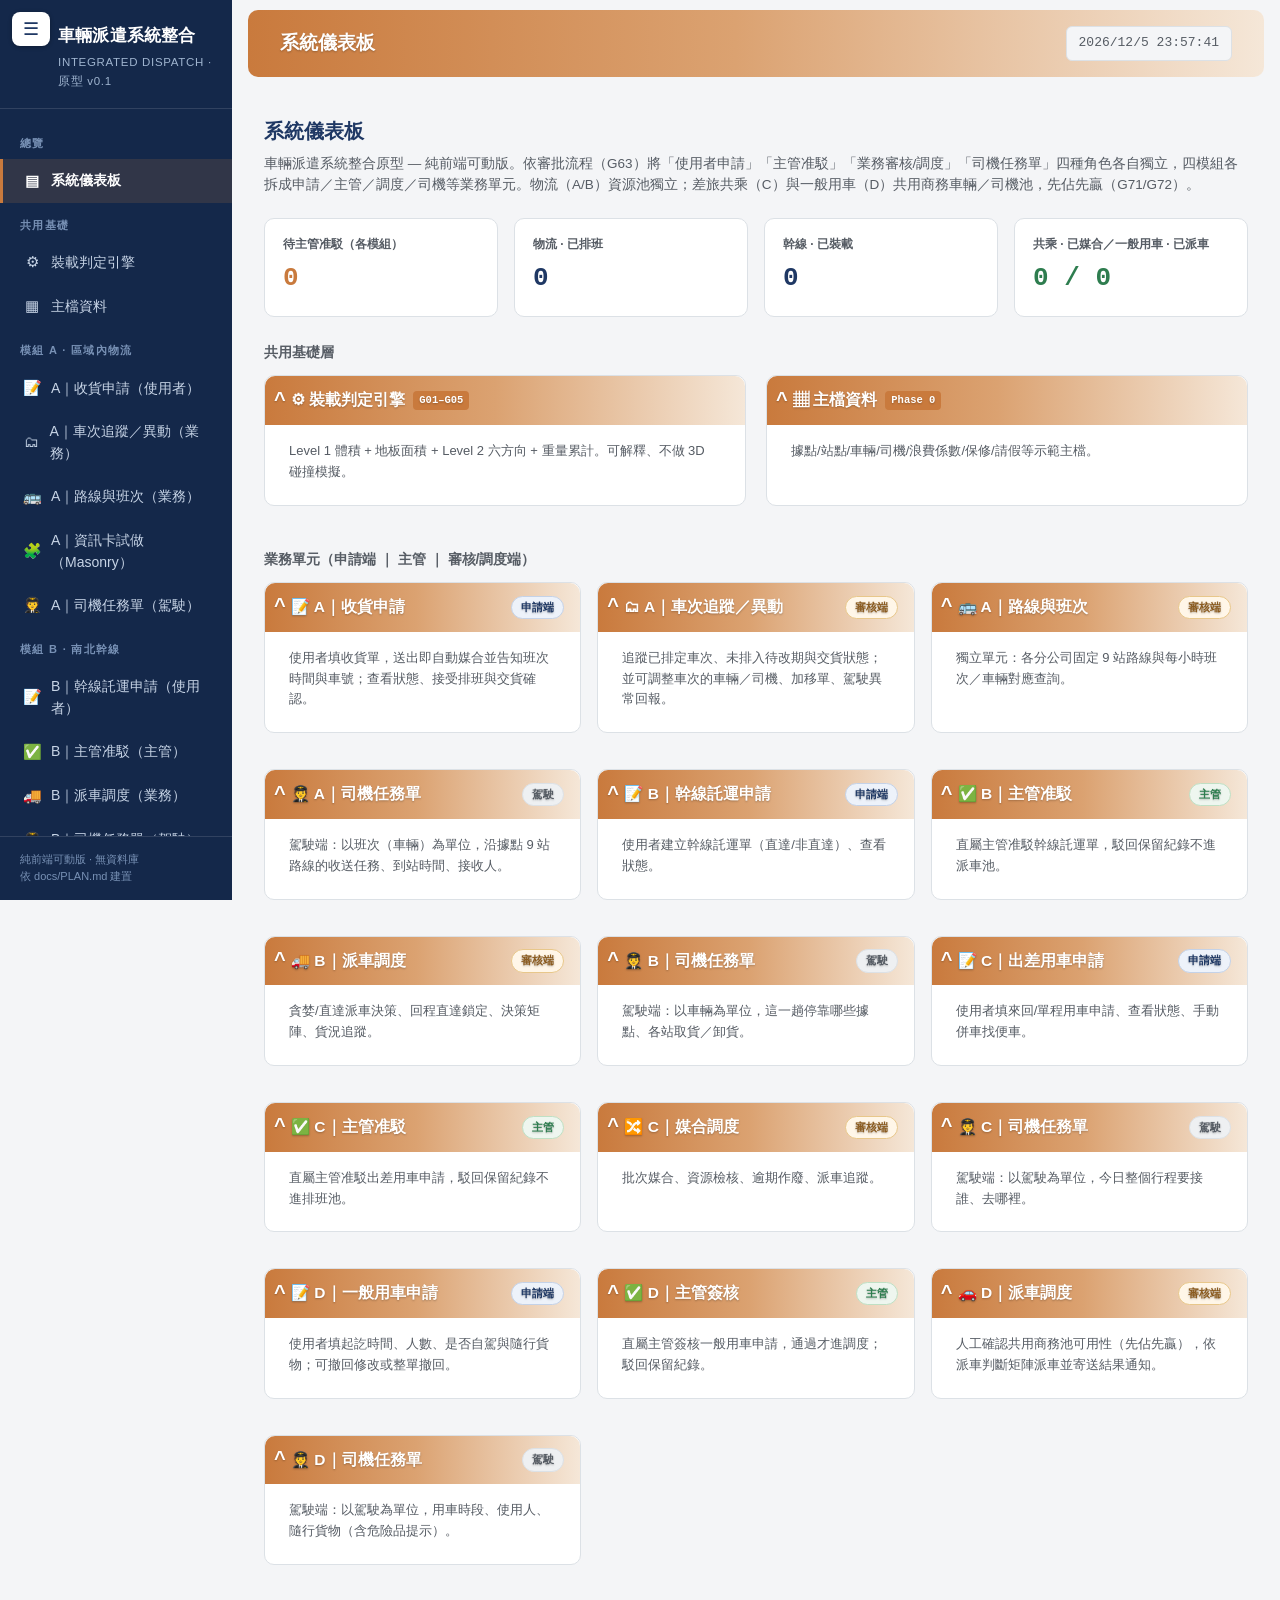
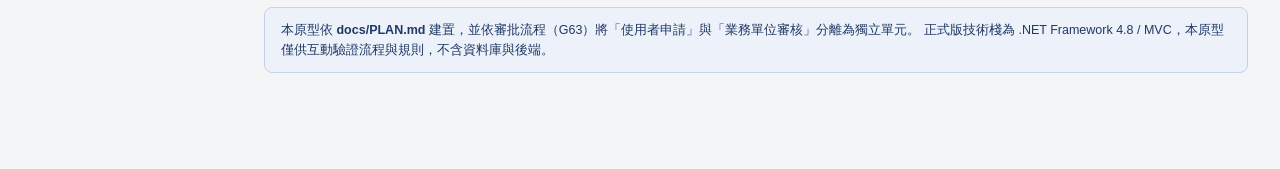
==== index.html @ d172c8cc "新增模組 D：一般用車（申請／主管簽核／派車調度／司機任務單） 依《一般用車模組 需求討論報告 v1》新增第四個獨立模組，四個軟體單元皆依 docs/UI-CONVENTIONS.md 與既有模組 C" ====
<!DOCTYPE html>
<html lang="zh-Hant">
<head>
<meta charset="UTF-8">
<meta name="viewport" content="width=device-width, initial-scale=1.0" id="viewport-meta">
<script>
  /* 手機（螢幕短邊 < 768px）：改用固定桌面寬度，讓整頁「等比縮放」塞進螢幕（像桌面版網站），
     避免固定側欄在窄直向把主內容壓成一行一字。平板／桌機維持原生 device-width 響應。 */
  (function () {
    var shortSide = Math.min(screen.width || 9999, screen.height || 9999);
    if (shortSide < 768) {
      var m = document.getElementById('viewport-meta');
      if (m) m.setAttribute('content', 'width=1100');
    }
  })();
</script>
<title>車輛派遣系統整合 — 原型</title>
<link rel="stylesheet" href="css/styles.css">
</head>
<body>

<!-- 漢堡鈕：固定於畫面左上角，點擊收合／展開左側功能選單 -->
<button id="menu-toggle" class="menu-toggle" aria-label="切換選單">☰</button>

<div class="app">
  <!-- 側邊導覽 -->
  <aside class="sidebar">
    <div class="brand">
      <div class="logo">車輛派遣系統整合</div>
      <div class="sub">INTEGRATED DISPATCH · 原型 v0.1</div>
    </div>
    <nav class="nav" id="nav"></nav>
    <div class="sidebar-foot">
      純前端可動版 · 無資料庫<br>依 docs/PLAN.md 建置
    </div>
  </aside>

  <!-- 主內容 -->
  <main class="main">
    <div class="topbar">
      <div>
        <h1 id="topbar-title">系統儀表板</h1>
        <div class="crumb" id="topbar-crumb"></div>
      </div>
      <div class="clock" id="clock"></div>
    </div>
    <div class="content">
      <div class="page active" id="page-dashboard"></div>
      <div class="page" id="page-engine"></div>
      <div class="page" id="page-master"></div>
      <div class="page" id="page-a_apply"></div>
      <div class="page" id="page-a_dispatch"></div>
      <div class="page" id="page-a_route"></div>
      <div class="page" id="page-a_masonry"></div>
      <div class="page" id="page-a_driver"></div>
      <div class="page" id="page-b_apply"></div>
      <div class="page" id="page-b_approve"></div>
      <div class="page" id="page-b_review"></div>
      <div class="page" id="page-b_driver"></div>
      <div class="page" id="page-c_apply"></div>
      <div class="page" id="page-c_approve"></div>
      <div class="page" id="page-c_review"></div>
      <div class="page" id="page-c_driver"></div>
      <div class="page" id="page-d_apply"></div>
      <div class="page" id="page-d_approve"></div>
      <div class="page" id="page-d_review"></div>
      <div class="page" id="page-d_driver"></div>
    </div>
  </main>
</div>

<!-- Toast -->
<div id="toast-wrap"></div>

<!-- Modal -->
<div class="modal-mask" id="modal-mask">
  <div class="modal">
    <button class="close-x" id="modal-close">✕</button>
    <h3 id="modal-title"></h3>
    <div id="modal-body"></div>
  </div>
</div>

<!-- SweetAlert 風格確認視窗（自製、無外部相依） -->
<div class="swal-mask" id="swal-mask">
  <div class="swal-box" role="alertdialog" aria-modal="true" aria-labelledby="swal-title">
    <div class="swal-icon">?</div>
    <h3 class="swal-title" id="swal-title"></h3>
    <div class="swal-text" id="swal-text"></div>
    <div class="swal-actions">
      <button class="btn btn-primary" id="swal-ok">確定</button>
      <button class="btn btn-ghost" id="swal-cancel">取消</button>
    </div>
  </div>
</div>

<!-- Masonry：表單資訊卡自適應排版（試做）。本地 vendor（v4.2.2），載入失敗時 RENDER 會退回一般 grid -->
<script src="js/vendor/masonry.pkgd.min.js"></script>
<script src="js/data.js"></script>
<script src="js/loadengine.js"></script>
<script src="js/moduleA.js"></script>
<script src="js/moduleB.js"></script>
<script src="js/moduleC.js"></script>
<script src="js/moduleD.js"></script>
<script src="js/app.js"></script>
</body>
</html>
---- css/styles.css ----
/* ============================================================
   車輛派遣系統整合 — 原型樣式
   設計語彙沿用需求報告：深藍主色 + 綠色定案 + 琥珀警示
   ============================================================ */
:root {
  --navy: #1F3864;
  --navy-deep: #14284A;
  --accent: #C97A3D;
  --ink: #22262B;
  --ink-soft: #565C64;
  --line: #DCE1E6;
  --paper: #F4F5F7;
  --card: #FFFFFF;
  --amber-bg: #FFF6E8;
  --amber-line: #E8C78A;
  --amber-ink: #8A5A1E;
  --green: #2E7D4F;
  --green-bg: #EEF6EF;
  --green-line: #BFE0C4;
  --red: #B23A3A;
  --red-bg: #FBEDED;
  --red-line: #E6BcbC;
  --blue-bg: #EDF2FA;
  --mono: 'SFMono-Regular', Consolas, 'Liberation Mono', Menlo, monospace;
}
* { box-sizing: border-box; }
html, body { margin: 0; padding: 0; }
body {
  background: var(--paper);
  color: var(--ink);
  font-family: -apple-system, "PingFang TC", "Microsoft JhengHei", "Noto Sans TC", sans-serif;
  line-height: 1.6;
  -webkit-font-smoothing: antialiased;
}

/* ---------- 版面 ---------- */
/* 側欄改用 position:fixed（非 flex 內 sticky）——避開 iOS Safari「flex + sticky + 100vh」
   會夾住右側主內容、需轉橫向才正常的排版 bug；桌機外觀不變。 */
.app { min-height: 100vh; }
.sidebar {
  width: 232px; background: var(--navy-deep); color: #fff;
  display: flex; flex-direction: column; position: fixed; top: 0; left: 0; height: 100vh; z-index: 20;
  transition: transform .2s ease;
}
/* 漢堡鈕：固定畫面左上角，白底深藍字，在深藍側欄／橘色頂列／淺色內容上都清楚 */
.menu-toggle {
  position: fixed; top: 12px; left: 12px; z-index: 30;
  width: 38px; height: 34px; padding: 0; border: none; border-radius: 8px;
  background: #fff; color: var(--navy); font-size: 18px; line-height: 1; cursor: pointer;
  display: flex; align-items: center; justify-content: center;
  box-shadow: 0 1px 4px rgba(0, 0, 0, .3);
}
.menu-toggle:hover { background: #F0F3F8; }
/* 側欄收合時：側欄滑出畫面、主內容補滿、品牌區讓開漢堡鈕 */
.brand { transition: padding-left .2s ease; }
body:not(.nav-collapsed) .brand { padding-left: 58px; }
body.nav-collapsed .sidebar { transform: translateX(-100%); }
body.nav-collapsed .main { margin-left: 0; }
body.nav-collapsed .topbar { padding-left: 62px; } /* 讓開左上角漢堡鈕 */
.brand { padding: 22px 20px 18px; border-bottom: 1px solid rgba(255,255,255,.12); }
.brand .logo { font-size: 17px; font-weight: 700; letter-spacing: .01em; }
.brand .sub { font-size: 11.5px; color: #9FB4CF; margin-top: 4px; letter-spacing: .06em; }
.nav { flex: 1; padding: 12px 0; overflow-y: auto; }
.nav-group-label { font-size: 11px; color: #7891B5; letter-spacing: .12em; text-transform: uppercase;
  padding: 14px 20px 6px; font-weight: 700; }
.nav-item {
  display: flex; align-items: center; gap: 10px; padding: 10px 20px; font-size: 14px;
  color: #C7D4E6; cursor: pointer; border-left: 3px solid transparent; transition: all .12s;
}
.nav-item:hover { background: rgba(255,255,255,.06); color: #fff; }
.nav-item.active { background: rgba(201,122,61,.16); color: #fff; border-left-color: var(--accent); font-weight: 600; }
.nav-item .ico { width: 18px; text-align: center; font-size: 15px; }
.sidebar-foot { padding: 14px 20px; border-top: 1px solid rgba(255,255,255,.12); font-size: 11px; color: #7891B5; }

.main { margin-left: 232px; min-width: 0; transition: margin-left .2s ease; }
.topbar {
  background: linear-gradient(90deg, var(--accent) 0%, #DBA271 48%, #F5E7D8 100%);
  padding: 16px 32px; margin: 10px 16px; border-radius: 10px;
  display: flex; align-items: center; justify-content: space-between; position: sticky; top: 10px; z-index: 10;
}
.topbar h1 { font-size: 19px; margin: 0; color: #fff; font-weight: 700; text-shadow: 0 1px 2px rgba(0, 0, 0, .25); }
.topbar .crumb { display: none; }  /* 麵包屑漸層列：隱藏下方小字說明（沿用資訊卡試做樣式） */
.topbar .clock { font-family: var(--mono); font-size: 13px; color: var(--ink-soft);
  background: var(--paper); padding: 6px 12px; border-radius: 6px; border: 1px solid var(--line); }
.content { padding: 28px 32px 80px; max-width: 1160px; }

/* ---------- 頁面切換 ---------- */
.page { display: none; }
.page.active { display: block; animation: fade .2s ease; }
@keyframes fade { from { opacity: 0; transform: translateY(4px); } to { opacity: 1; transform: none; } }

/* ---------- 卡片 ---------- */
.card {
  background: var(--card); border: 1px solid var(--line); border-radius: 10px;
  padding: 22px 24px; margin-bottom: 20px;
}
.card > h2, .card > h3 { margin-top: 0; }
.card-title { font-size: 15.5px; font-weight: 700; color: var(--navy); margin: 0 0 4px;
  display: flex; align-items: center; gap: 8px; }
/* 卡片標題列：橘色漸層列（左橘漸淡至右）＋左側白色 ^；貼齊卡片上緣與左右緣。
   套用於每張卡片的第一個標題（含儀表板導覽卡）。 */
.card > .card-title:first-child {
  position: relative; color: #fff; margin: -22px -24px 16px; /* 貼齊卡片上緣與左右緣 */
  border-radius: 10px 10px 0 0;                              /* 上緣圓角對齊卡片、下緣切齊 */
  padding: 12px 16px 12px 26px; text-shadow: 0 1px 2px rgba(0, 0, 0, .25);
  background: linear-gradient(90deg, var(--accent) 0%, #DBA271 48%, #F5E7D8 100%);
}
.card > .card-title:first-child::before {
  content: '^'; position: absolute; left: 9px; top: 50%; transform: translateY(-58%);
  color: #fff; font-weight: 800; font-size: 20px; line-height: 1;
}
.card-desc { font-size: 13px; color: var(--ink-soft); margin: 0 0 18px; }
.section-h { font-size: 20px; color: var(--navy); font-weight: 700; margin: 0 0 6px; }
.section-sub { font-size: 13.5px; color: var(--ink-soft); margin: 0 0 22px; }

.grid-2 { display: grid; grid-template-columns: 1fr 1fr; gap: 20px; }
.grid-3 { display: grid; grid-template-columns: repeat(3,1fr); gap: 16px; }
@media (max-width: 900px) { .grid-2, .grid-3 { grid-template-columns: 1fr; } }

/* ---------- 表單 ---------- */
.field { margin-bottom: 14px; }
.field label { display: block; font-size: 12.5px; font-weight: 600; color: var(--ink); margin-bottom: 5px; }
.field .hint { font-size: 11.5px; color: var(--ink-soft); font-weight: 400; margin-left: 6px; }
/* 輸入欄位：只留下方一條底線，不用整個框框 */
input[type=text], input[type=number], input[type=date], input[type=time], select, textarea {
  width: 100%; padding: 8px 2px; border: none; border-bottom: 1px solid var(--line); border-radius: 0;
  font-size: 14px; font-family: inherit; background: transparent; color: var(--ink);
}
input:focus, select:focus, textarea:focus { outline: none; border-bottom-color: var(--navy); box-shadow: 0 1px 0 0 var(--navy); }
.row { display: flex; gap: 12px; }
.row > * { flex: 1; }
.radio-group { display: flex; gap: 10px; flex-wrap: wrap; }
.radio-pill {
  flex: 1; min-width: 120px; border: 1px solid var(--line); border-radius: 8px; padding: 10px 12px;
  cursor: pointer; font-size: 13.5px; display: flex; gap: 8px; align-items: center; background: #fff;
}
.radio-pill:hover { border-color: var(--navy); }
.radio-pill.sel { border-color: var(--navy); background: var(--blue-bg); box-shadow: inset 0 0 0 1px var(--navy); }
.radio-pill input { width: auto; }

/* ---------- 按鈕 ---------- */
.btn {
  display: inline-flex; align-items: center; gap: 7px; padding: 9px 18px; border-radius: 8px;
  font-size: 14px; font-weight: 600; border: 1px solid transparent; cursor: pointer;
  font-family: inherit; transition: all .12s;
}
.btn-primary { background: var(--navy); color: #fff; }
.btn-primary:hover { background: var(--navy-deep); }
.btn-accent { background: var(--accent); color: #fff; }
.btn-accent:hover { filter: brightness(.94); }
.btn-ghost { background: #fff; color: var(--navy); border-color: var(--line); }
.btn-ghost:hover { border-color: var(--navy); }
.btn-sm { padding: 5px 12px; font-size: 12.5px; }
.btn-danger { background: var(--red); color: #fff; }
.btn:disabled { opacity: .5; cursor: not-allowed; }

/* ---------- 表格 ---------- */
table.dt { width: 100%; border-collapse: collapse; font-size: 13px; }
table.dt th { background: var(--navy); color: #fff; text-align: left; padding: 9px 12px; font-weight: 600; white-space: nowrap; font-size: 12.5px; }
table.dt td { padding: 9px 12px; border-bottom: 1px solid var(--line); vertical-align: middle; }
table.dt tr:nth-child(even) td { background: #F8FAFC; }
table.dt tr:hover td { background: var(--blue-bg); }
.table-wrap { overflow-x: auto; border: 1px solid var(--line); border-radius: 10px; }

/* ---------- 徽章 ---------- */
.badge { display: inline-block; font-size: 11px; font-weight: 700; padding: 2px 9px; border-radius: 20px; white-space: nowrap; }
.b-green { background: var(--green-bg); color: var(--green); border: 1px solid var(--green-line); }
.b-amber { background: var(--amber-bg); color: var(--amber-ink); border: 1px solid var(--amber-line); }
.b-red { background: var(--red-bg); color: var(--red); border: 1px solid var(--red-line); }
.b-navy { background: var(--blue-bg); color: var(--navy); border: 1px solid #C4D2E8; }
.b-gray { background: #EEF0F2; color: var(--ink-soft); border: 1px solid var(--line); }

/* ---------- 統計磚 ---------- */
.stat-row { display: grid; grid-template-columns: repeat(4,1fr); gap: 16px; margin-bottom: 24px; }
@media (max-width: 900px) { .stat-row { grid-template-columns: 1fr 1fr; } }
.stat { background: var(--card); border: 1px solid var(--line); border-radius: 10px; padding: 16px 18px; }
.stat .k { font-size: 12px; color: var(--ink-soft); font-weight: 600; }
.stat .v { font-size: 26px; font-weight: 700; color: var(--navy); margin-top: 4px; font-family: var(--mono); }
.stat .v.accent { color: var(--accent); }
.stat .v.green { color: var(--green); }
.stat .v.red { color: var(--red); }

/* ---------- 結果面板 ---------- */
.result { border-radius: 10px; padding: 16px 18px; margin-top: 16px; font-size: 13.5px; border: 1px solid; }
.result.ok { background: var(--green-bg); border-color: var(--green-line); }
.result.fail { background: var(--red-bg); border-color: var(--red-line); }
.result.warn { background: var(--amber-bg); border-color: var(--amber-line); }
.result .r-head { font-weight: 700; font-size: 14.5px; margin-bottom: 8px; display: flex; align-items: center; gap: 8px; }
.result.ok .r-head { color: var(--green); }
.result.fail .r-head { color: var(--red); }
.result.warn .r-head { color: var(--amber-ink); }
.result ul { margin: 6px 0 0; padding-left: 20px; }
.result li { margin-bottom: 3px; }
.trace { font-family: var(--mono); font-size: 12px; background: #1B2430; color: #DCE6F1; border-radius: 8px;
  padding: 14px 16px; margin-top: 14px; line-height: 1.7; overflow-x: auto; white-space: pre-wrap; }
.trace .ok { color: #7ED9A0; }
.trace .no { color: #F0968C; }
.trace .dim { color: #7A8CA3; }
.trace .hl { color: #E8C78A; }

/* ---------- 貨物列 / 動態列 ---------- */
.item-row { display: grid; grid-template-columns: 1.4fr 1fr 1fr 1fr 1.2fr .8fr auto; gap: 8px; align-items: end; margin-bottom: 8px; }
.item-row .mini-label { font-size: 10.5px; color: var(--ink-soft); margin-bottom: 3px; }
@media (max-width: 900px) { .item-row { grid-template-columns: 1fr 1fr; } }
.x-btn { background: var(--red-bg); color: var(--red); border: 1px solid var(--red-line); border-radius: 6px;
  width: 34px; height: 36px; cursor: pointer; font-size: 15px; }

/* ---------- 路線視覺 ---------- */
.route { display: flex; flex-wrap: wrap; gap: 0; margin: 8px 0 4px; }
.stop {
  position: relative; padding: 10px 14px 10px 30px; font-size: 12.5px; border-radius: 8px; margin: 4px 8px 4px 0;
  border: 1px solid var(--line); background: #fff; min-width: 110px;
}
.stop::before { content: ''; position: absolute; left: 11px; top: 50%; transform: translateY(-50%);
  width: 10px; height: 10px; border-radius: 50%; background: var(--line); }
.stop.hit { border-color: var(--navy); background: var(--blue-bg); }
.stop.hit::before { background: var(--navy); }
.stop.skip { opacity: .5; }
.stop.skip::before { background: #ccc; }
.stop.end { border-color: var(--accent); background: var(--amber-bg); }
.stop.end::before { background: var(--accent); }
.stop .s-name { font-weight: 700; }
.stop .s-meta { font-size: 10.5px; color: var(--ink-soft); }

/* ---------- 雜項 ---------- */
.muted { color: var(--ink-soft); font-size: 12.5px; }
.divider { height: 1px; background: var(--line); margin: 20px 0; }
.pill-tabs { display: flex; gap: 6px; margin-bottom: 18px; flex-wrap: wrap; }
.pill-tab { padding: 7px 15px; border-radius: 20px; border: 1px solid var(--line); background: #fff;
  font-size: 13px; cursor: pointer; color: var(--ink-soft); }
.pill-tab.active { background: var(--navy); color: #fff; border-color: var(--navy); font-weight: 600; }
.empty { text-align: center; padding: 40px 20px; color: var(--ink-soft); font-size: 13.5px; }
.empty .big { font-size: 30px; margin-bottom: 8px; opacity: .4; }
.g-tag { font-family: var(--mono); font-size: 10.5px; color: #fff; background: var(--accent);
  padding: 1px 6px; border-radius: 4px; font-weight: 700; }
.callout { background: var(--amber-bg); border: 1px solid var(--amber-line); border-radius: 8px;
  padding: 12px 16px; font-size: 12.5px; color: var(--amber-ink); margin-bottom: 16px; }
.callout.info { background: var(--blue-bg); border-color: #C4D2E8; color: var(--navy); }

/* ---------- Toast ---------- */
#toast-wrap { position: fixed; top: 20px; right: 20px; z-index: 999; display: flex; flex-direction: column; gap: 10px; }
.toast { background: var(--navy-deep); color: #fff; padding: 12px 18px; border-radius: 8px; font-size: 13.5px;
  box-shadow: 0 8px 24px rgba(0,0,0,.2); animation: slidein .25s ease; max-width: 340px; border-left: 4px solid var(--accent); }
.toast.ok { border-left-color: var(--green); }
.toast.err { border-left-color: var(--red); }
@keyframes slidein { from { opacity: 0; transform: translateX(30px); } to { opacity: 1; transform: none; } }

/* ---------- Modal ---------- */
.modal-mask { position: fixed; inset: 0; background: rgba(20,28,44,.5); display: none; align-items: center;
  justify-content: center; z-index: 500; padding: 20px; }
.modal-mask.show { display: flex; }
.modal { background: #fff; border-radius: 12px; max-width: 560px; width: 100%; max-height: 88vh; overflow-y: auto;
  padding: 24px 26px; }
.modal h3 { margin: 0 0 4px; color: var(--navy); }
.modal .close-x { float: right; cursor: pointer; font-size: 20px; color: var(--ink-soft); border: none; background: none; }

/* SweetAlert 風格確認視窗（自製） */
.swal-mask { position: fixed; inset: 0; background: rgba(20,28,44,.45); display: none; align-items: center;
  justify-content: center; z-index: 700; padding: 20px; }
.swal-mask.show { display: flex; }
.swal-box { background: #fff; border-radius: 16px; max-width: 440px; width: 100%; padding: 30px 28px 22px;
  text-align: center; box-shadow: 0 12px 40px rgba(20,28,44,.28); animation: swal-pop .22s ease-out; }
@keyframes swal-pop { from { transform: scale(.86); opacity: 0; } to { transform: scale(1); opacity: 1; } }
.swal-icon { width: 66px; height: 66px; margin: 0 auto 18px; border-radius: 50%;
  border: 4px solid var(--accent, #C97A3D); color: var(--accent, #C97A3D);
  font-size: 40px; font-weight: 700; line-height: 60px; }
.swal-title { margin: 0 0 8px; font-size: 20px; color: var(--navy, #1F3864); }
.swal-text { font-size: 14.5px; color: var(--ink-soft, #565C64); line-height: 1.7; margin-bottom: 22px; }
.swal-actions { display: flex; gap: 12px; justify-content: center; }
.swal-actions .btn { min-width: 96px; }

/* ---------- 主檔：據點相互路程時間矩陣 ---------- */
table.dt.matrix th, table.dt.matrix td { padding: 6px 10px; text-align: center; font-variant-numeric: tabular-nums; }
table.dt.matrix tbody th { background: var(--navy-deep); color: #fff; }
table.dt.matrix td.diag { background: #EDEFF2; color: var(--ink-soft); }
table.dt.matrix td.tri-big { background: var(--blue-bg); color: var(--navy); }      /* 右上三角＝大車 */
table.dt.matrix td.tri-small { background: var(--amber-bg); color: var(--amber-ink); } /* 左下三角＝小車 */
table.dt.matrix tr:hover td { background: #E4ECF7; }
.legend { display: flex; gap: 16px; flex-wrap: wrap; font-size: 12px; color: var(--ink-soft); margin: 10px 2px 0; }
.legend .sw { display: inline-block; width: 12px; height: 12px; border-radius: 3px; vertical-align: -1px; margin-right: 5px; border: 1px solid var(--line); }

/* ---------- 表單資訊卡（Masonry 試做）：label + value 區塊自適應排版 ---------- */
.fgrid { margin: 4px 0 8px; }
/* 欄寬用百分比（非寫死 px）：1280 桌面＝3 欄；窄螢幕降 2／1 欄。padding 當 gutter，配合 percentPosition */
.fgrid .grid-sizer, .fgrid .grid-item { width: 33.333%; }
@media (max-width: 980px) { .fgrid .grid-sizer, .fgrid .grid-item { width: 50%; } }
@media (max-width: 640px) { .fgrid .grid-sizer, .fgrid .grid-item { width: 100%; } }
.fgrid .grid-item { padding: 2px 10px 12px; box-sizing: border-box; float: left; } /* Masonry 以絕對定位排版，float 僅為未載入時的退化 */
.fcard { font-size: 14.5px; line-height: 1.8; }                      /* 無外框：label + value 同一行 */
.fcard-label { color: #2563EB; font-weight: 700; }                  /* 欄位名稱：亮藍色字 */
.fcard-value { color: var(--ink); }
.fcard-value.is-text { word-break: break-word; }
.fcard-value.is-widget > select, .fcard-value.is-widget > input { width: auto; max-width: 100%; vertical-align: middle; }
.fcard.tall .fcard-value { white-space: pre-line; }   /* 多行值（示範不同高度供 Masonry 打包）*/
/* 較寬 / 滿版區塊（供表單中較長欄位或群組控件使用） */
.fgrid .grid-item.w2 { width: 66.666%; }
.fgrid .grid-item.full { width: 100%; }
@media (max-width: 980px) { .fgrid .grid-item.w2 { width: 100%; } }
/* 輸入型資訊區塊：label 定寬、控件填滿剩餘寬度，仍維持 label + value 同一行 */
.fcard.fcard-input { display: flex; align-items: baseline; gap: 6px; }
.fcard.fcard-input > .fcard-label { flex: none; }
.fcard.fcard-input > .fcard-value { flex: 1 1 auto; min-width: 0; color: var(--ink); }
.fcard.fcard-input > .fcard-value > input,
.fcard.fcard-input > .fcard-value > select { width: 100%; box-sizing: border-box; vertical-align: middle; }
/* 輸入型群組（如建物下拉＋其他文字框、單選膠囊）改為上下堆疊，控件另起一行 */
.fcard.fcard-input.stack { display: block; }
.fcard.fcard-input.stack > .fcard-value { display: block; margin-top: 4px; }
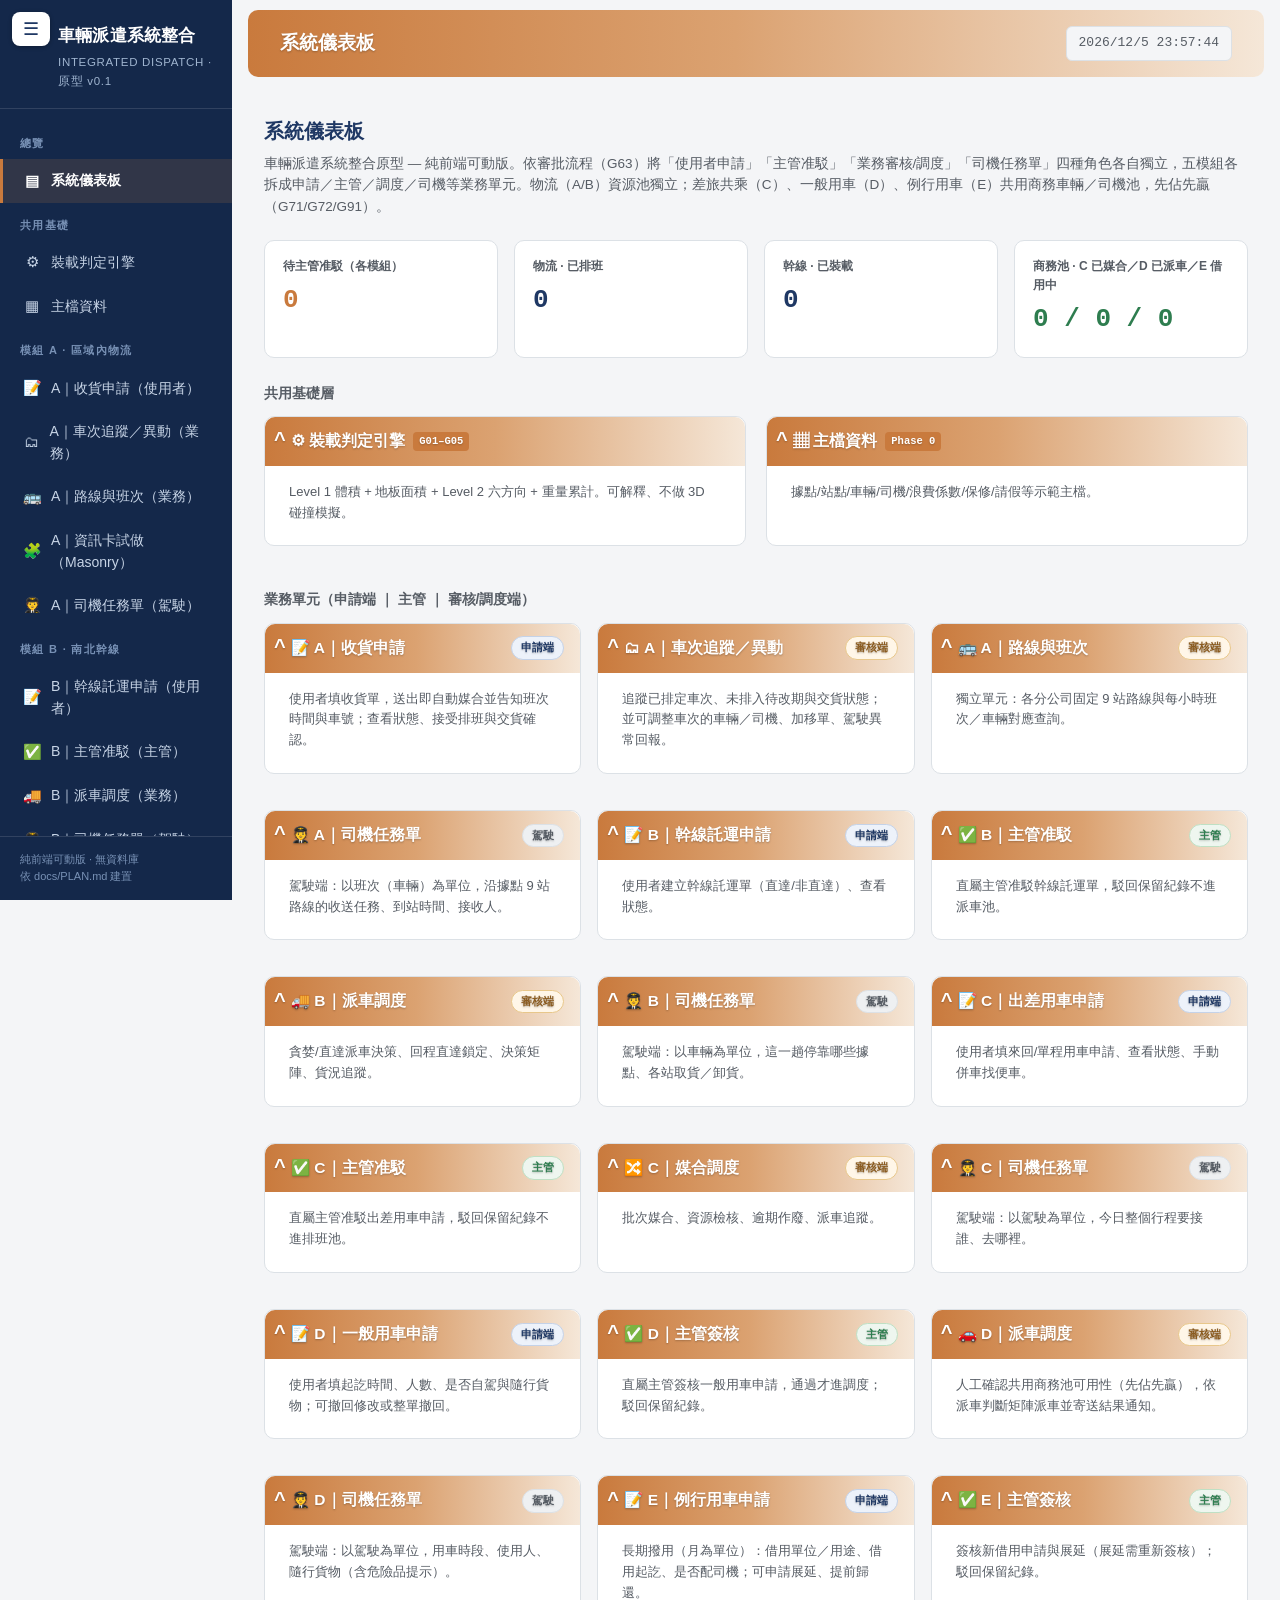
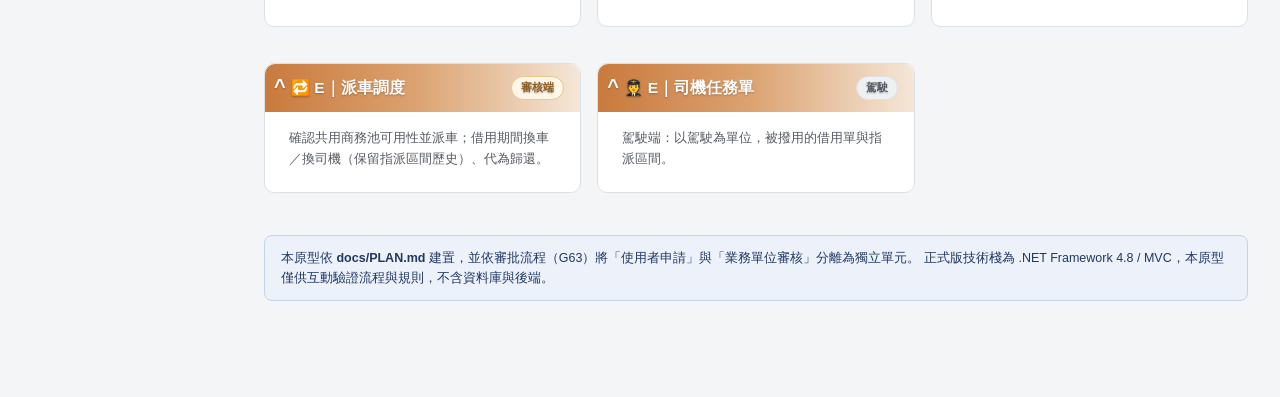
==== commit 414b1a03: "新增模組 E：例行用車（申請／主管簽核／派車調度／司機任務單） 依《例行用車模組 需求討論報告 v1》新增第五個獨立模組（長期撥用，月為單位）， 四個軟體單元依 docs/UI-CONVENTIONS" ====
--- a/index.html
+++ b/index.html
@@ -65,6 +65,10 @@
       <div class="page" id="page-d_approve"></div>
       <div class="page" id="page-d_review"></div>
       <div class="page" id="page-d_driver"></div>
+      <div class="page" id="page-e_apply"></div>
+      <div class="page" id="page-e_approve"></div>
+      <div class="page" id="page-e_review"></div>
+      <div class="page" id="page-e_driver"></div>
     </div>
   </main>
 </div>
@@ -102,6 +106,7 @@
 <script src="js/moduleB.js"></script>
 <script src="js/moduleC.js"></script>
 <script src="js/moduleD.js"></script>
+<script src="js/moduleE.js"></script>
 <script src="js/app.js"></script>
 </body>
 </html>
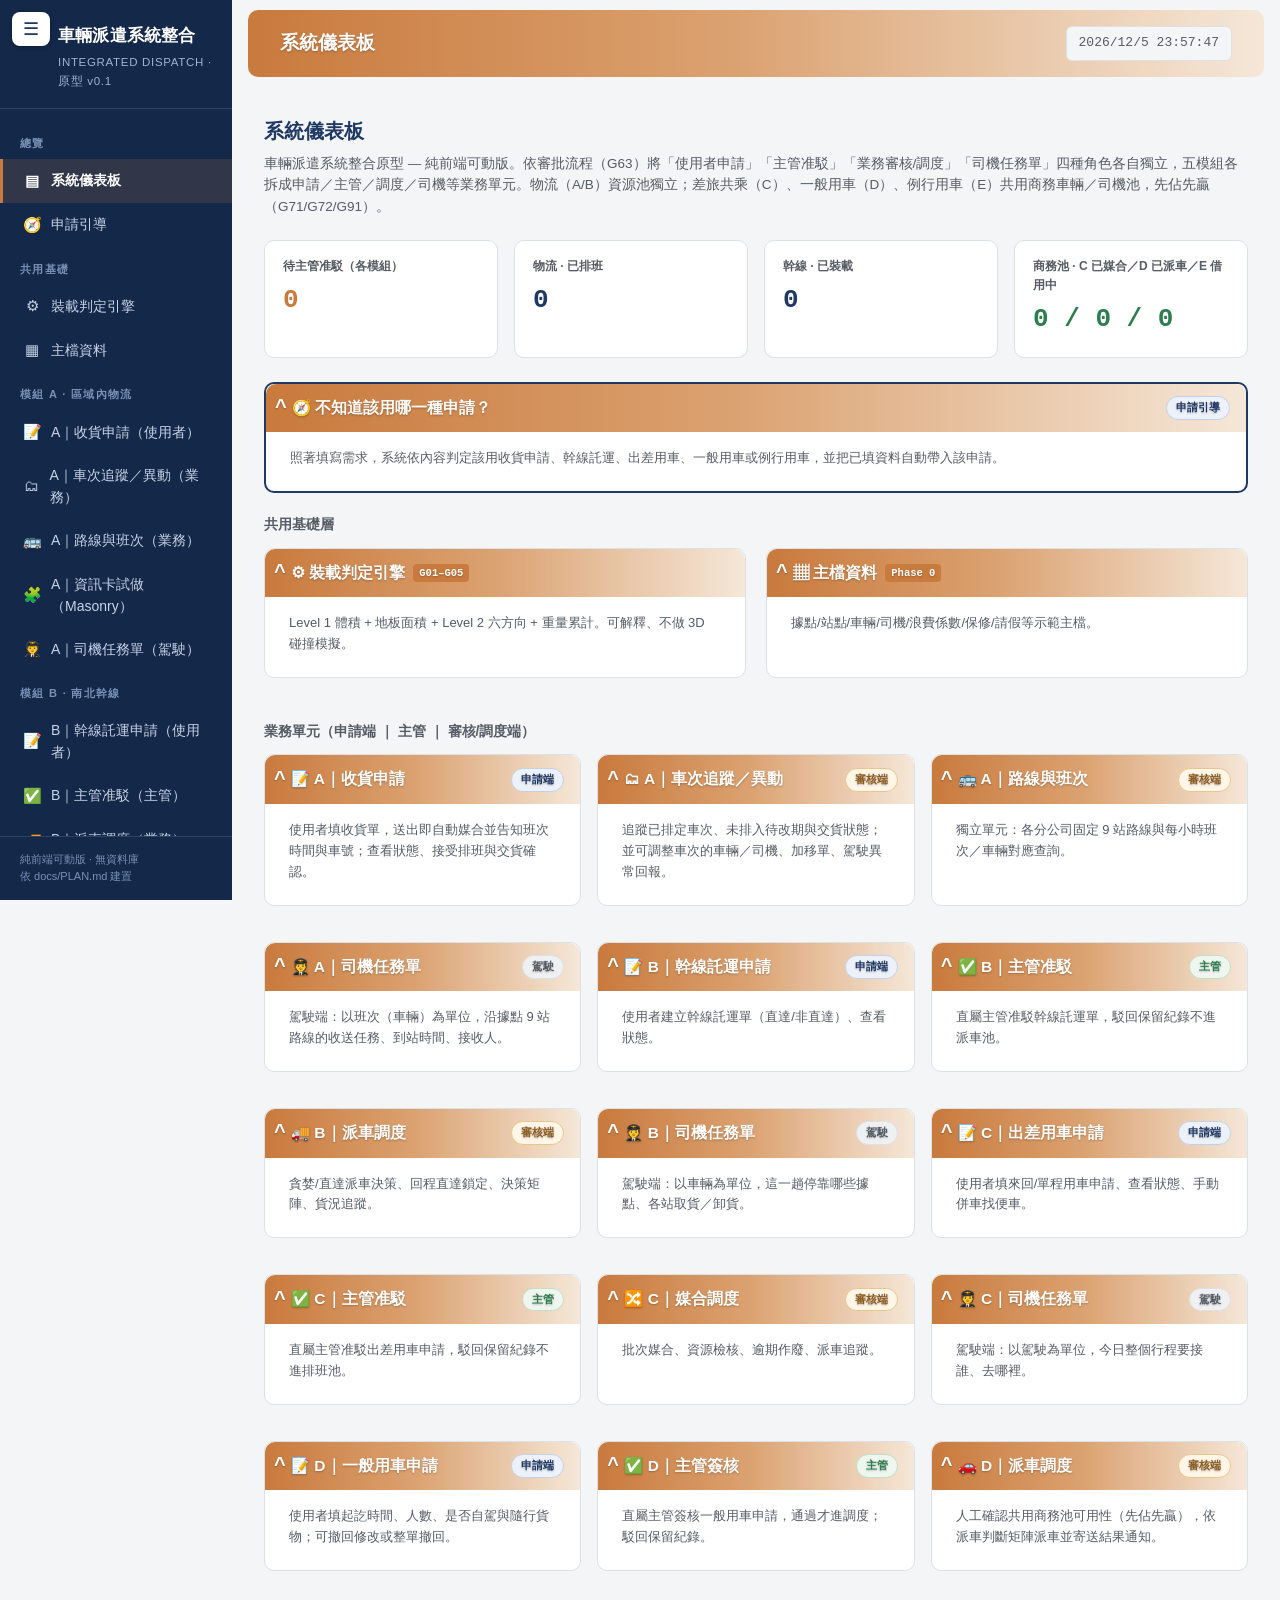
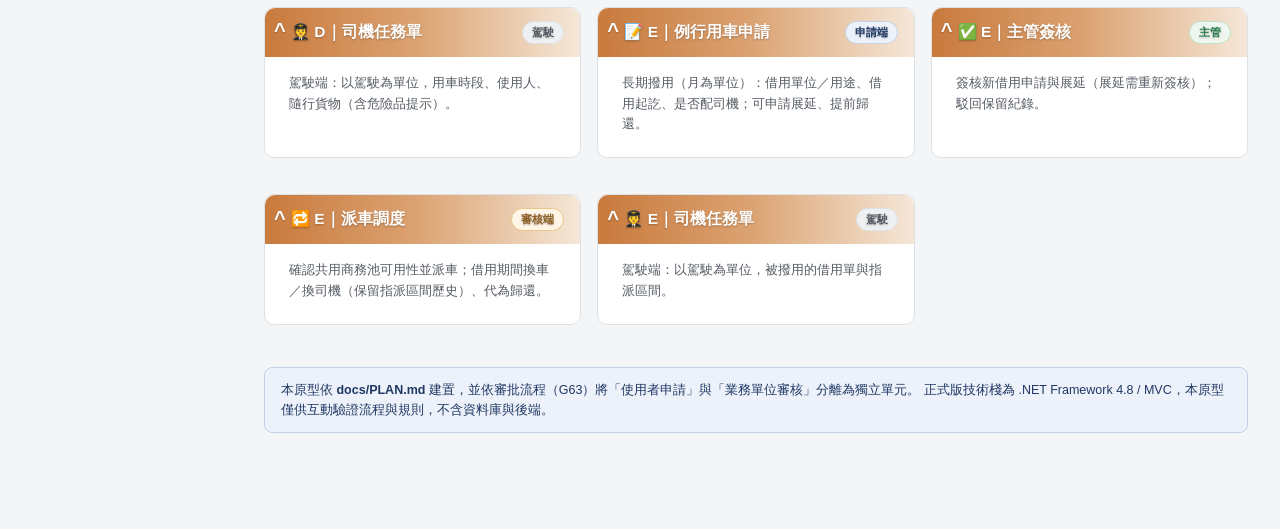
==== commit 6954660d: "新增共用單元「申請引導」：依填寫內容出現卡片、判定申請類型並帶入 A～E 新增畫面 - js/guide.js：卡片出現規則 K1～K7、判定決策表 R1～R5、缺欄位檢查、帶入資料 - app.js" ====
--- a/index.html
+++ b/index.html
@@ -46,6 +46,7 @@
     </div>
     <div class="content">
       <div class="page active" id="page-dashboard"></div>
+      <div class="page" id="page-guide"></div>
       <div class="page" id="page-engine"></div>
       <div class="page" id="page-master"></div>
       <div class="page" id="page-a_apply"></div>
@@ -107,6 +108,7 @@
 <script src="js/moduleC.js"></script>
 <script src="js/moduleD.js"></script>
 <script src="js/moduleE.js"></script>
+<script src="js/guide.js"></script>
 <script src="js/app.js"></script>
 </body>
 </html>
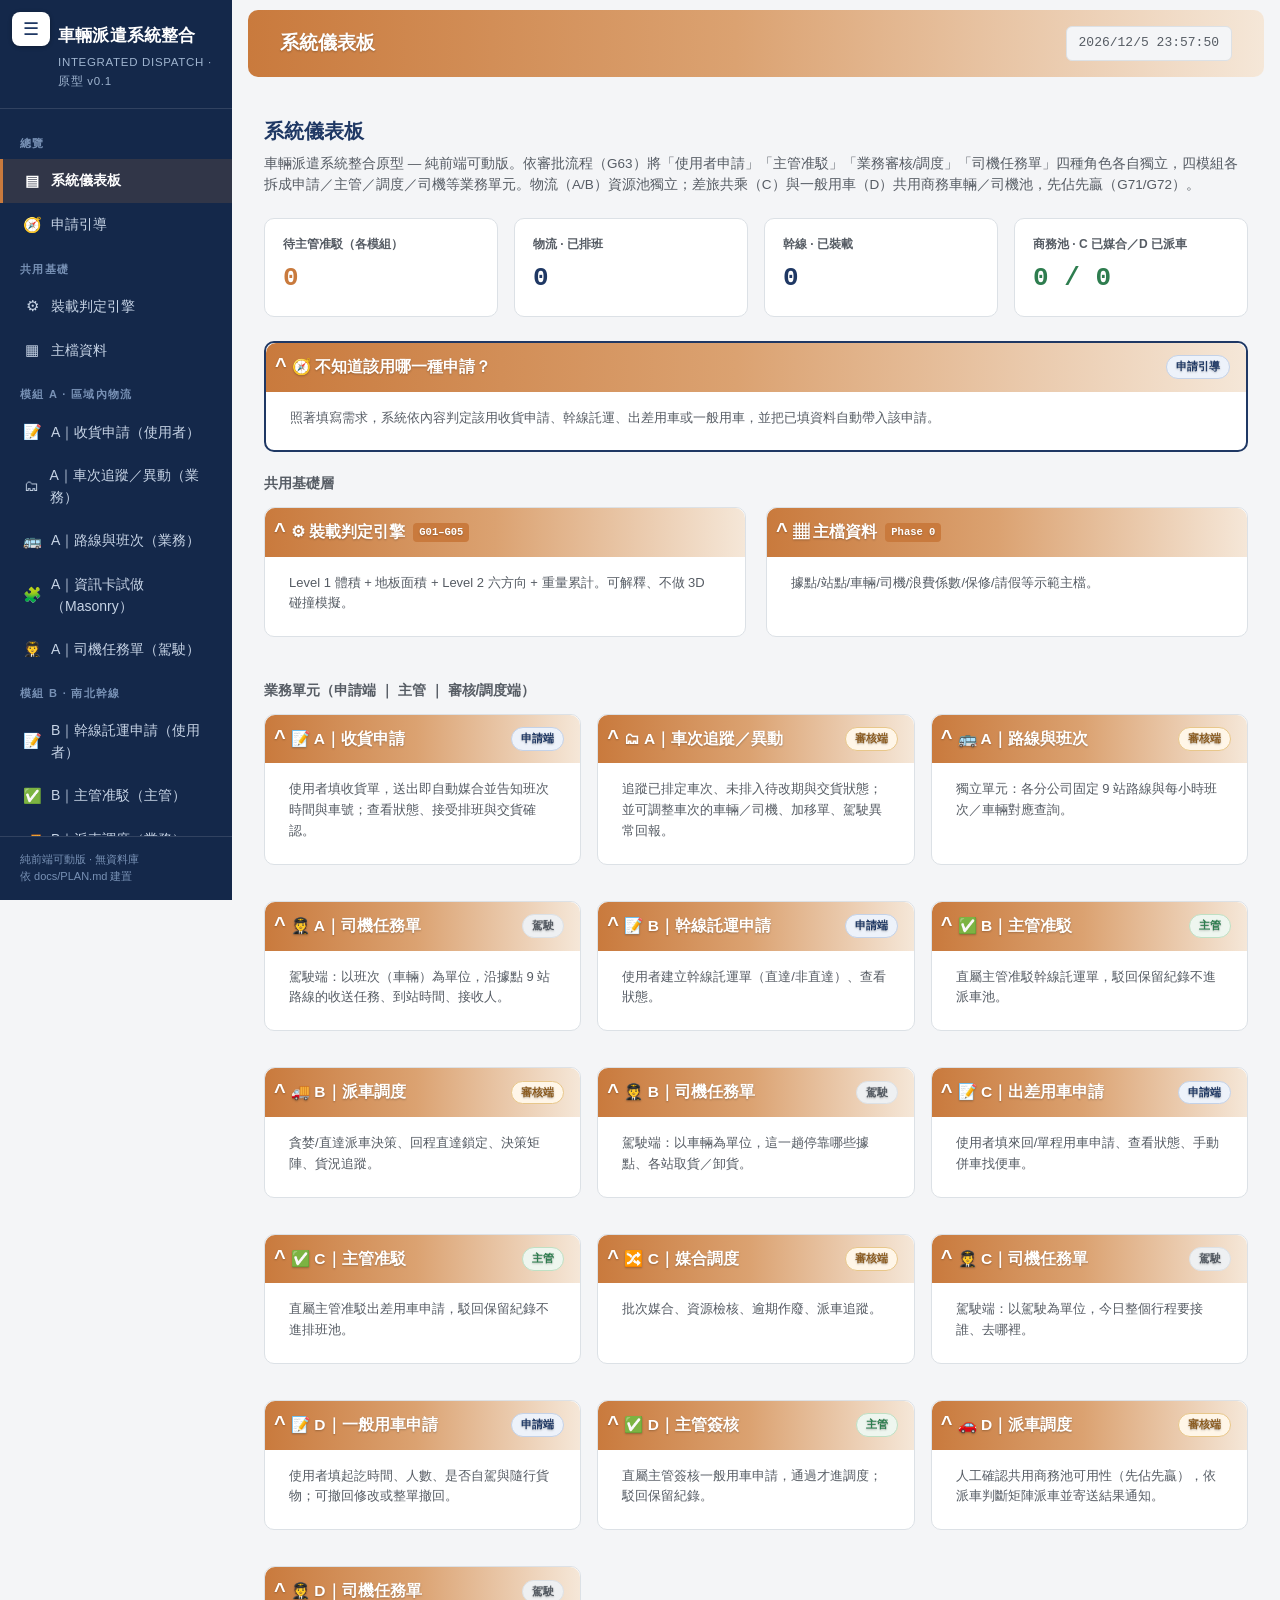
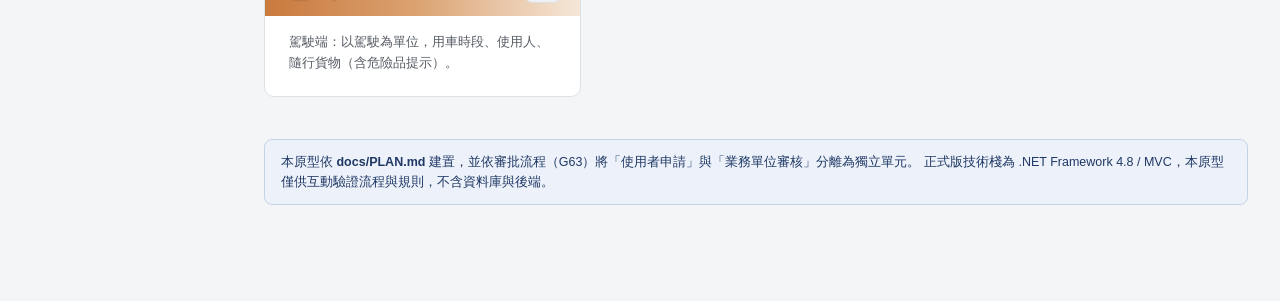
==== commit ff943dae: "移除例行用車（模組 E） - 刪除 js/moduleE.js、E 四個軟體單元（申請／主管簽核／派車調度／司機任務單）、側欄與儀表板入口 - 共用商務池回到差旅共乘（C）＋一般用車（D）：C 批次媒" ====
--- a/index.html
+++ b/index.html
@@ -66,10 +66,6 @@
       <div class="page" id="page-d_approve"></div>
       <div class="page" id="page-d_review"></div>
       <div class="page" id="page-d_driver"></div>
-      <div class="page" id="page-e_apply"></div>
-      <div class="page" id="page-e_approve"></div>
-      <div class="page" id="page-e_review"></div>
-      <div class="page" id="page-e_driver"></div>
     </div>
   </main>
 </div>
@@ -107,7 +103,6 @@
 <script src="js/moduleB.js"></script>
 <script src="js/moduleC.js"></script>
 <script src="js/moduleD.js"></script>
-<script src="js/moduleE.js"></script>
 <script src="js/guide.js"></script>
 <script src="js/app.js"></script>
 </body>
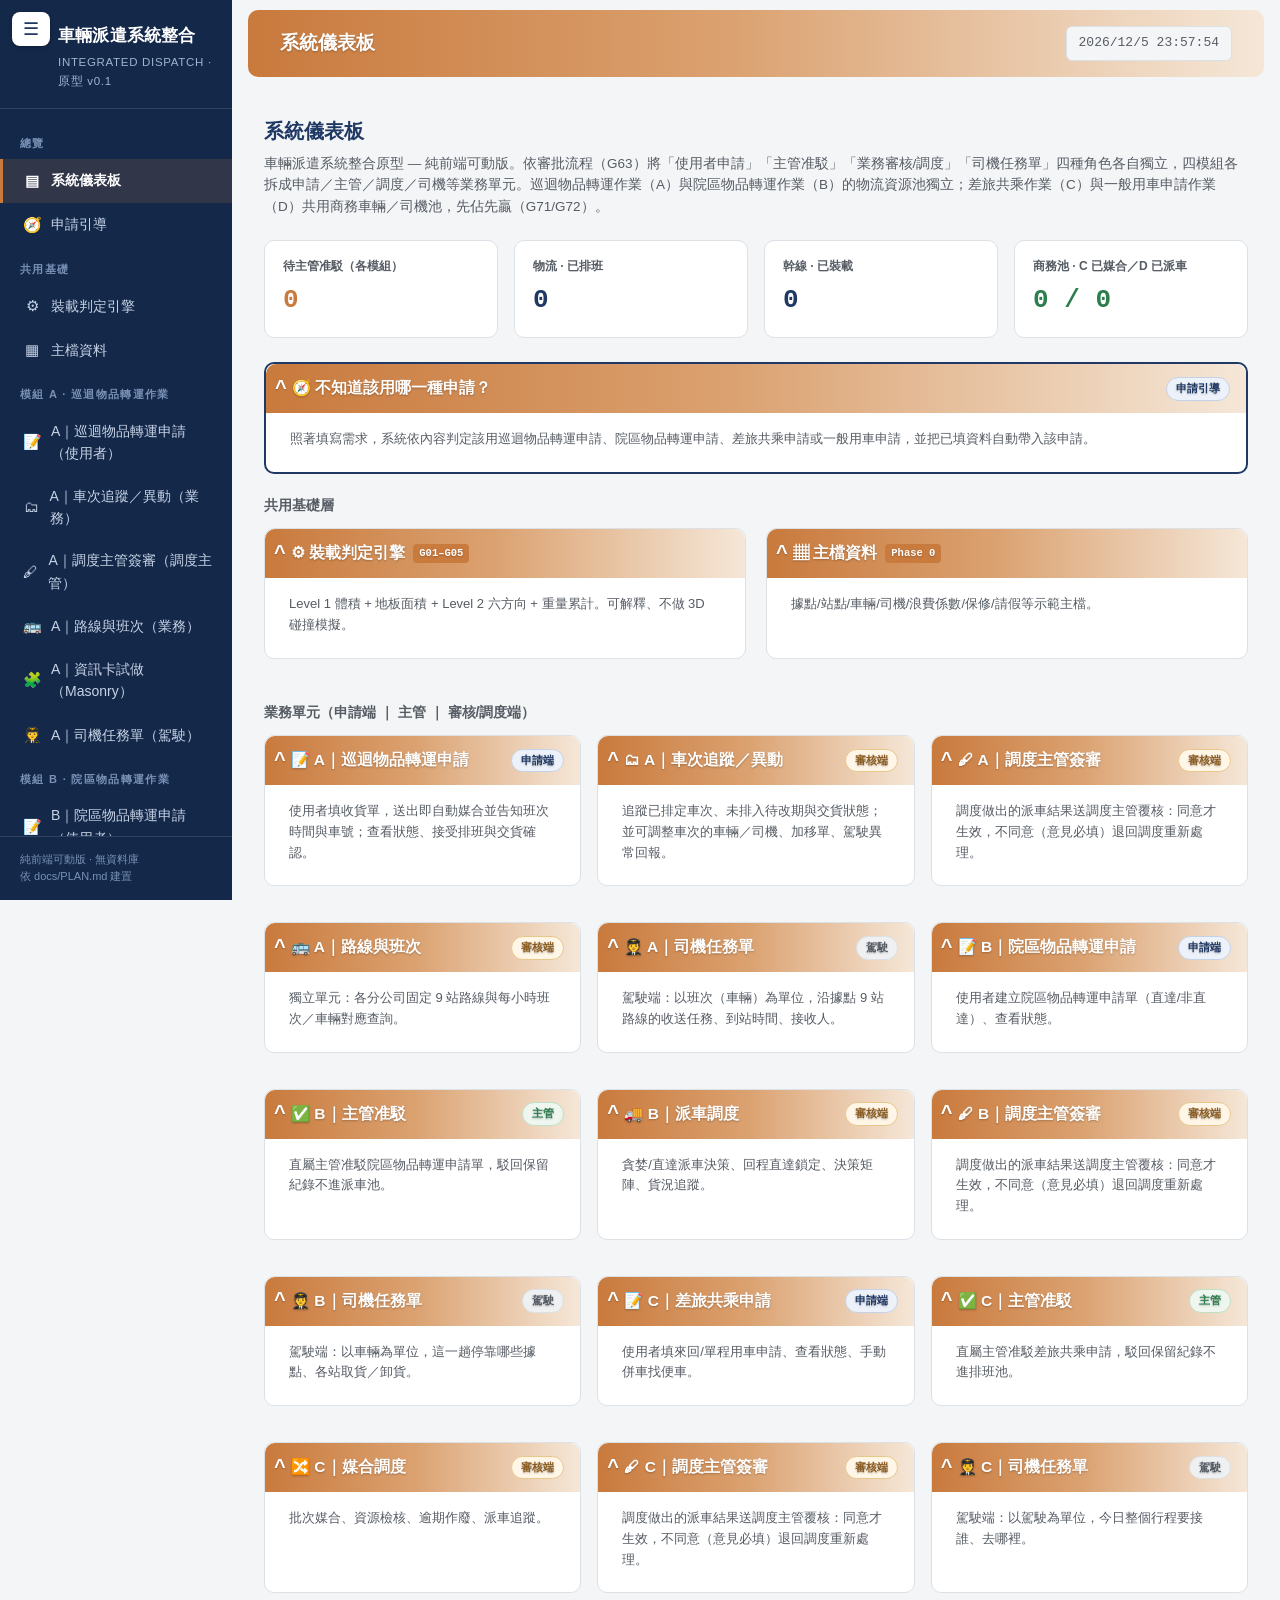
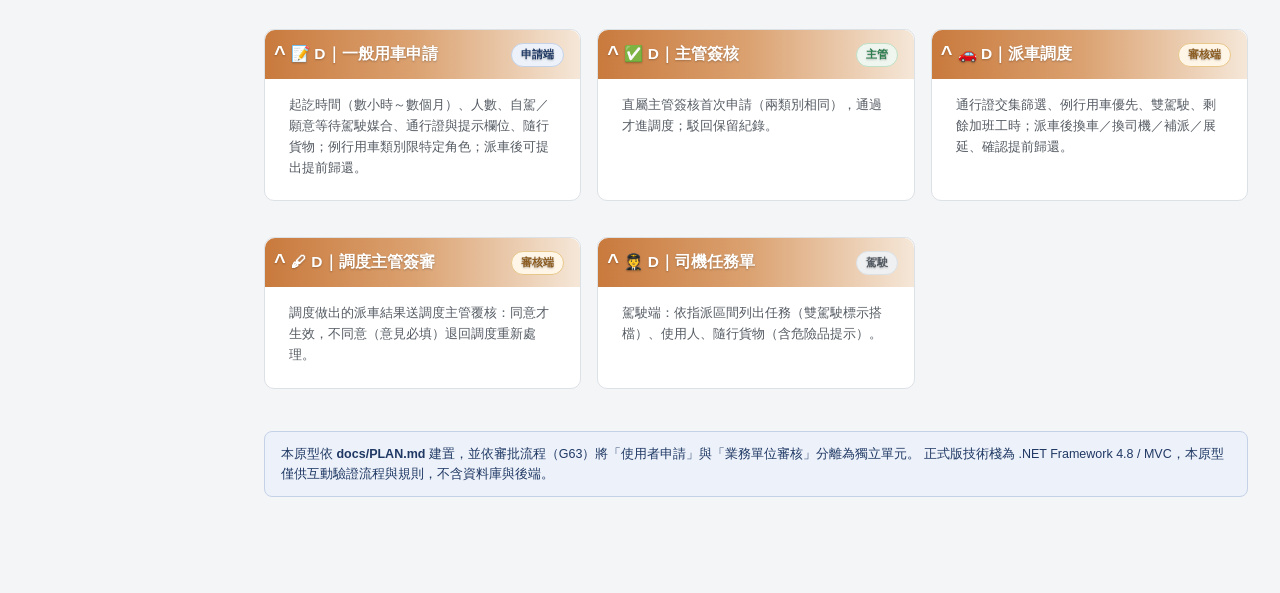
==== commit 3840eb5d: "新增調度主管簽審單元（A／B／C／D）並更名申請單元 調度主管簽審（簽審通過才生效、退回調度重新處理）： - js/signoff.js 共用簽審紀錄：送簽、同意、退回（意見必填）、撤回、多輪歷程 -" ====
--- a/index.html
+++ b/index.html
@@ -51,20 +51,24 @@
       <div class="page" id="page-master"></div>
       <div class="page" id="page-a_apply"></div>
       <div class="page" id="page-a_dispatch"></div>
+      <div class="page" id="page-a_sign"></div>
       <div class="page" id="page-a_route"></div>
       <div class="page" id="page-a_masonry"></div>
       <div class="page" id="page-a_driver"></div>
       <div class="page" id="page-b_apply"></div>
       <div class="page" id="page-b_approve"></div>
       <div class="page" id="page-b_review"></div>
+      <div class="page" id="page-b_sign"></div>
       <div class="page" id="page-b_driver"></div>
       <div class="page" id="page-c_apply"></div>
       <div class="page" id="page-c_approve"></div>
       <div class="page" id="page-c_review"></div>
+      <div class="page" id="page-c_sign"></div>
       <div class="page" id="page-c_driver"></div>
       <div class="page" id="page-d_apply"></div>
       <div class="page" id="page-d_approve"></div>
       <div class="page" id="page-d_review"></div>
+      <div class="page" id="page-d_sign"></div>
       <div class="page" id="page-d_driver"></div>
     </div>
   </main>
@@ -99,6 +103,7 @@
 <script src="js/vendor/masonry.pkgd.min.js"></script>
 <script src="js/data.js"></script>
 <script src="js/loadengine.js"></script>
+<script src="js/signoff.js"></script>
 <script src="js/moduleA.js"></script>
 <script src="js/moduleB.js"></script>
 <script src="js/moduleC.js"></script>
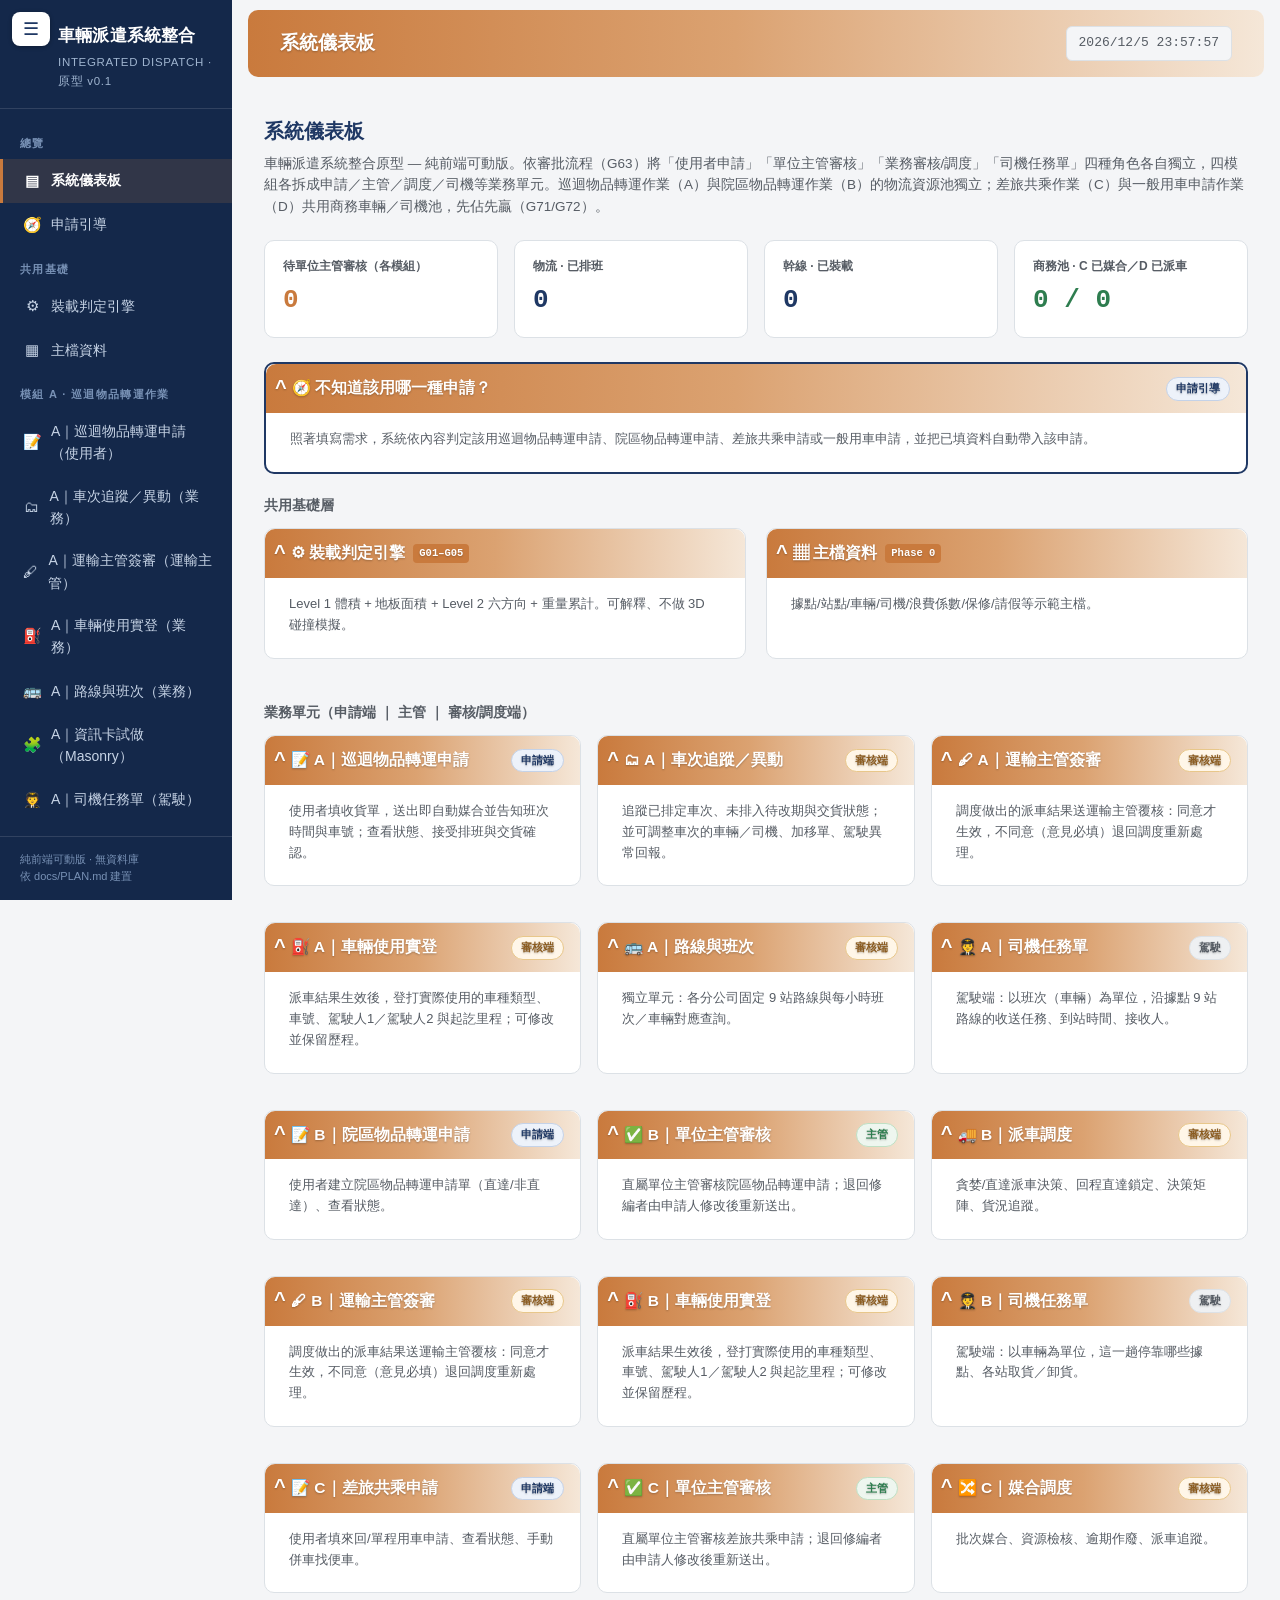
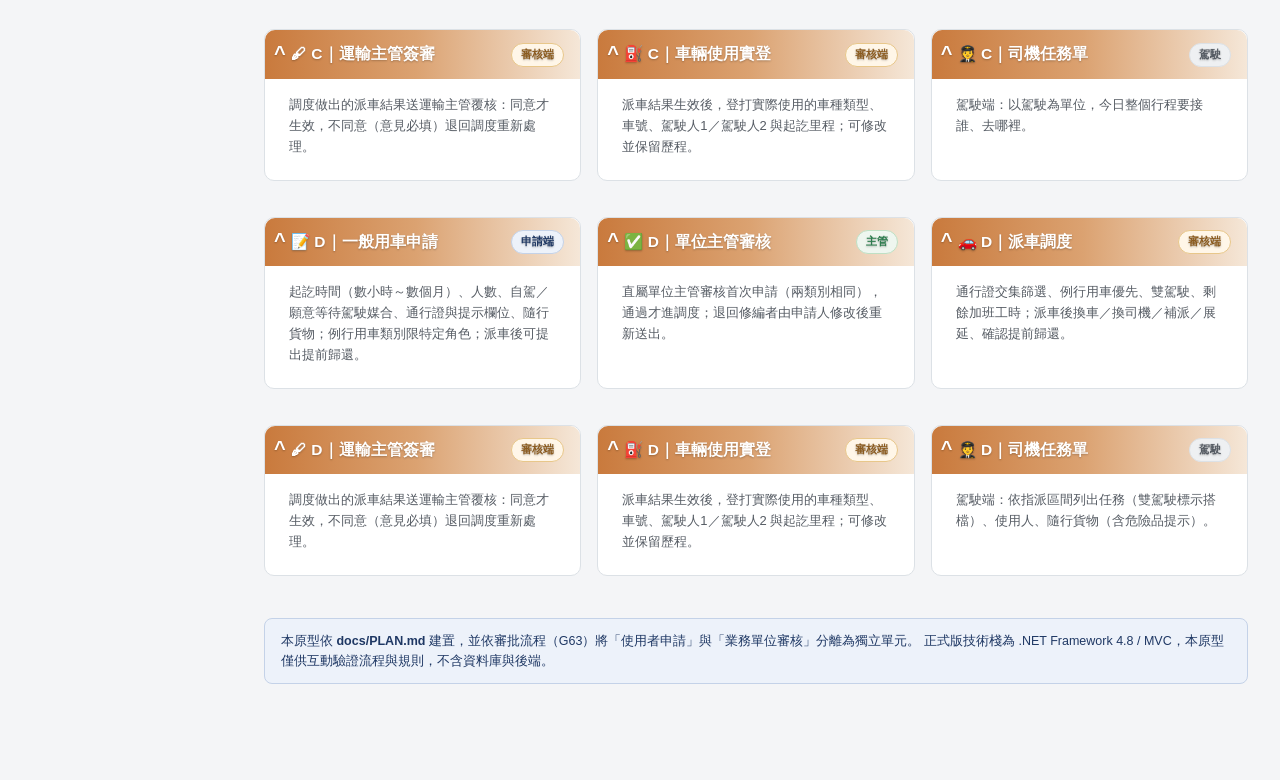
==== commit ac834af3: "新增車輛使用實登單元（A／B／C／D） - js/usage.js：共用實登紀錄（車種類型、車號、駕駛人1/2、起訖里程），派車生效後才可實登，可修改並保留歷程 - 車輛主檔新增車種類型；各模組提供派" ====
--- a/index.html
+++ b/index.html
@@ -52,6 +52,7 @@
       <div class="page" id="page-a_apply"></div>
       <div class="page" id="page-a_dispatch"></div>
       <div class="page" id="page-a_sign"></div>
+      <div class="page" id="page-a_usage"></div>
       <div class="page" id="page-a_route"></div>
       <div class="page" id="page-a_masonry"></div>
       <div class="page" id="page-a_driver"></div>
@@ -59,16 +60,19 @@
       <div class="page" id="page-b_approve"></div>
       <div class="page" id="page-b_review"></div>
       <div class="page" id="page-b_sign"></div>
+      <div class="page" id="page-b_usage"></div>
       <div class="page" id="page-b_driver"></div>
       <div class="page" id="page-c_apply"></div>
       <div class="page" id="page-c_approve"></div>
       <div class="page" id="page-c_review"></div>
       <div class="page" id="page-c_sign"></div>
+      <div class="page" id="page-c_usage"></div>
       <div class="page" id="page-c_driver"></div>
       <div class="page" id="page-d_apply"></div>
       <div class="page" id="page-d_approve"></div>
       <div class="page" id="page-d_review"></div>
       <div class="page" id="page-d_sign"></div>
+      <div class="page" id="page-d_usage"></div>
       <div class="page" id="page-d_driver"></div>
     </div>
   </main>
@@ -104,6 +108,7 @@
 <script src="js/data.js"></script>
 <script src="js/loadengine.js"></script>
 <script src="js/signoff.js"></script>
+<script src="js/usage.js"></script>
 <script src="js/moduleA.js"></script>
 <script src="js/moduleB.js"></script>
 <script src="js/moduleC.js"></script>
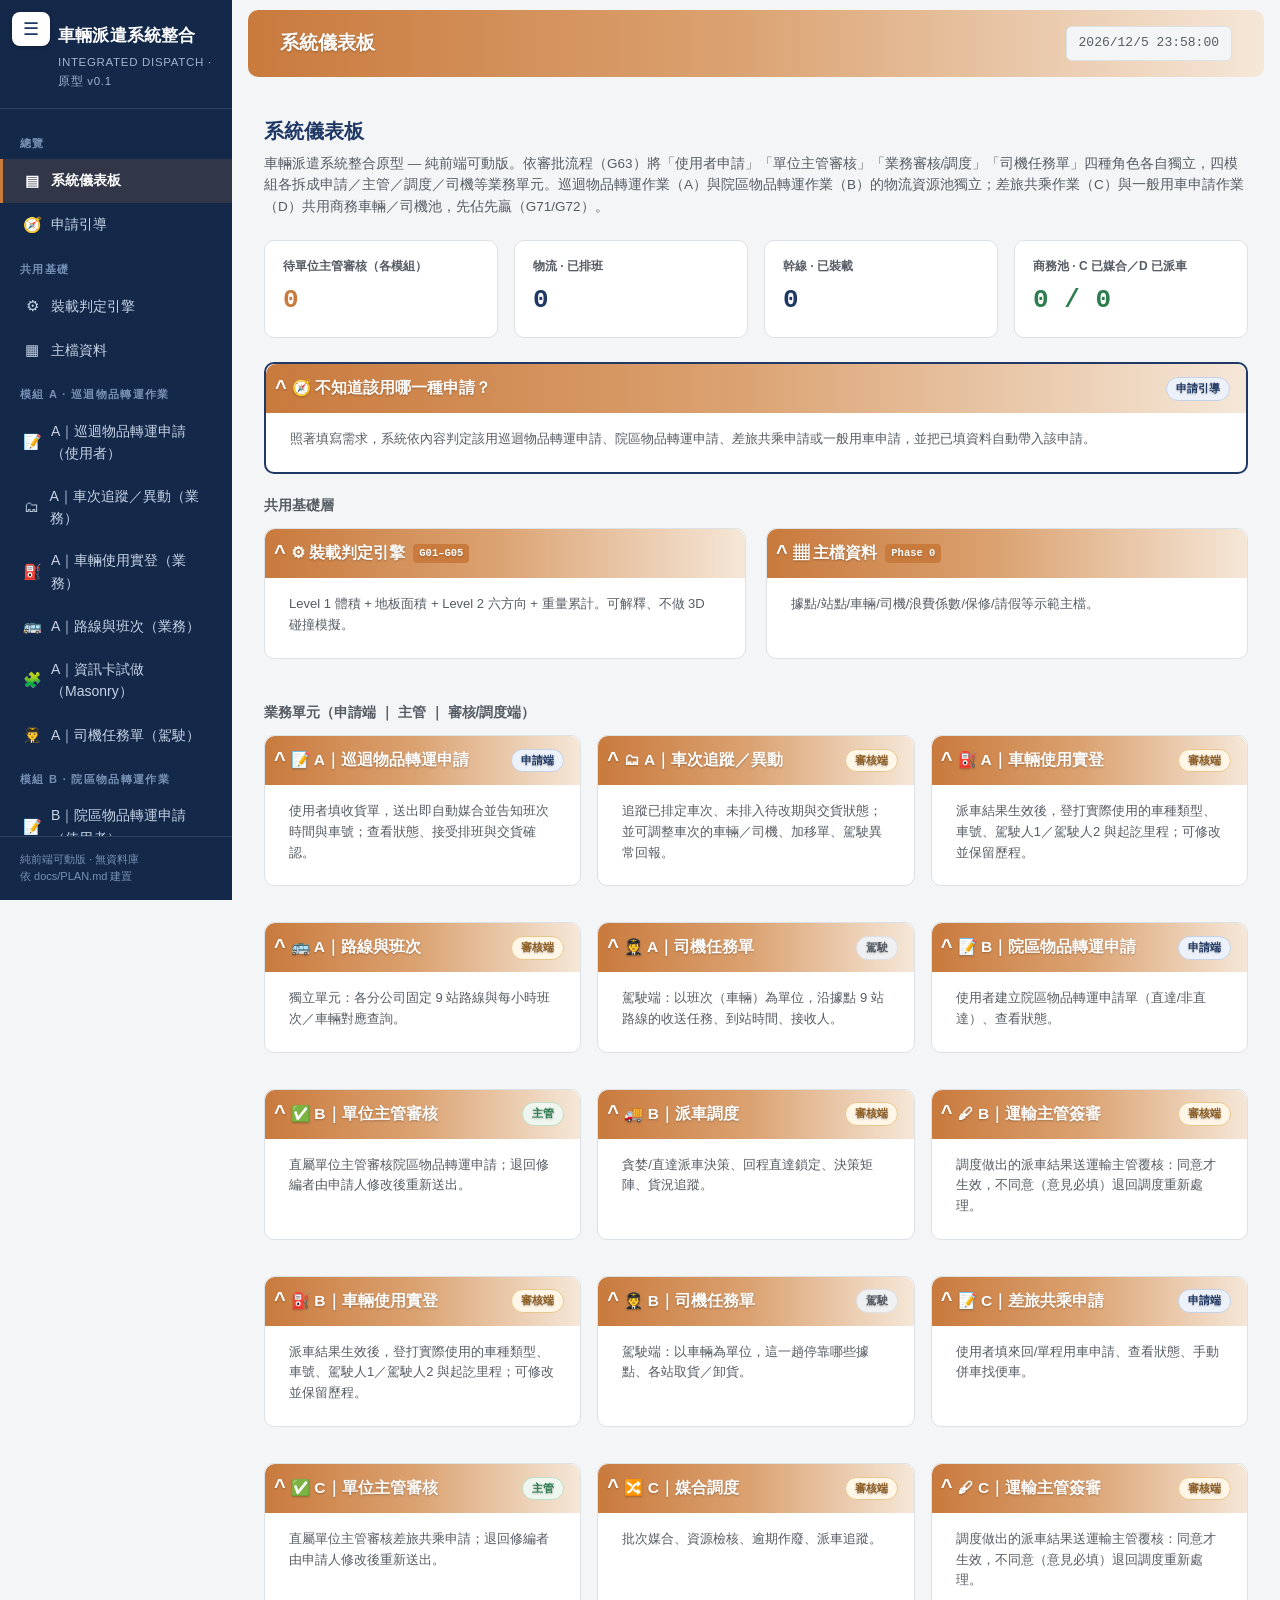
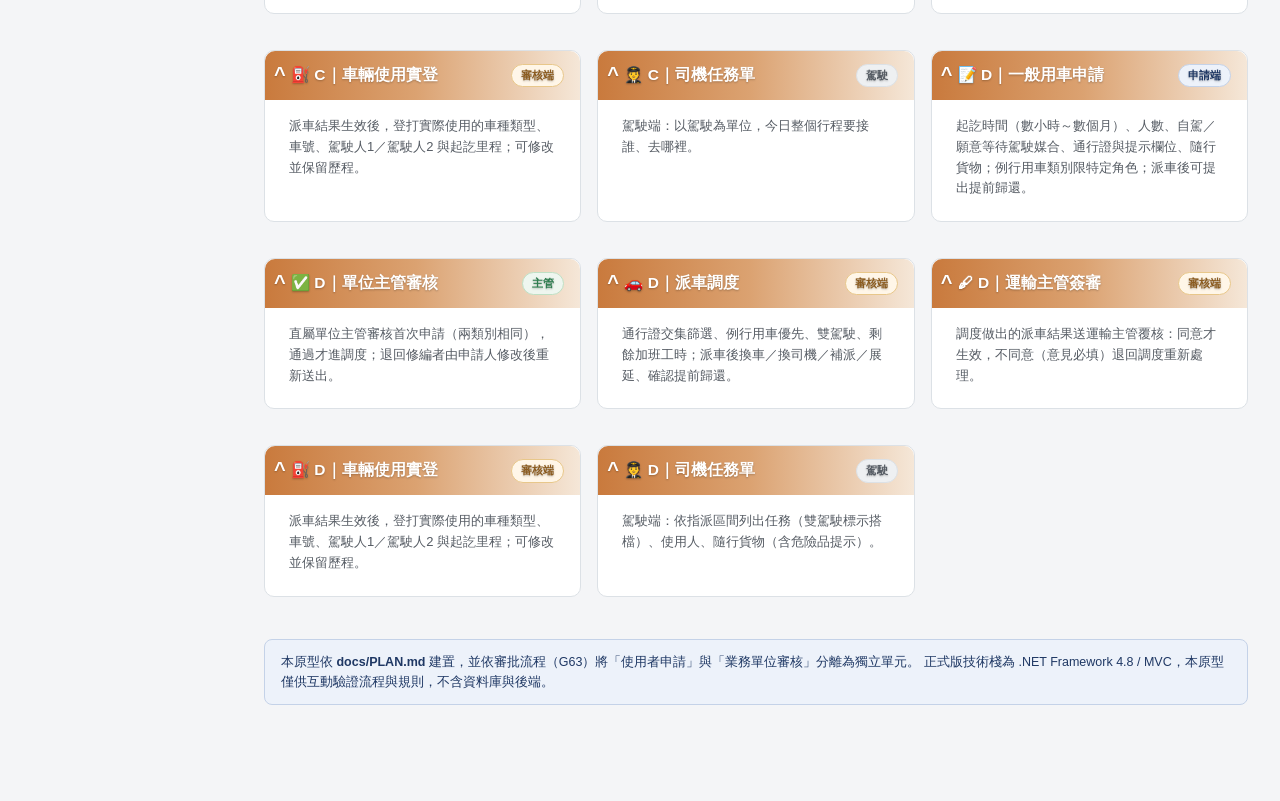
==== commit 4d9f2eac: "巡迴物品轉運作業：刪除運輸主管簽審單元 - 移除 a_sign 單元（導覽、儀表板、頁面、簽審設定） - ModuleA 不再送運輸主管簽審：自動排班、改派班次、車次異動即時生效，交貨確認與司機任務單" ====
--- a/index.html
+++ b/index.html
@@ -51,7 +51,6 @@
       <div class="page" id="page-master"></div>
       <div class="page" id="page-a_apply"></div>
       <div class="page" id="page-a_dispatch"></div>
-      <div class="page" id="page-a_sign"></div>
       <div class="page" id="page-a_usage"></div>
       <div class="page" id="page-a_route"></div>
       <div class="page" id="page-a_masonry"></div>
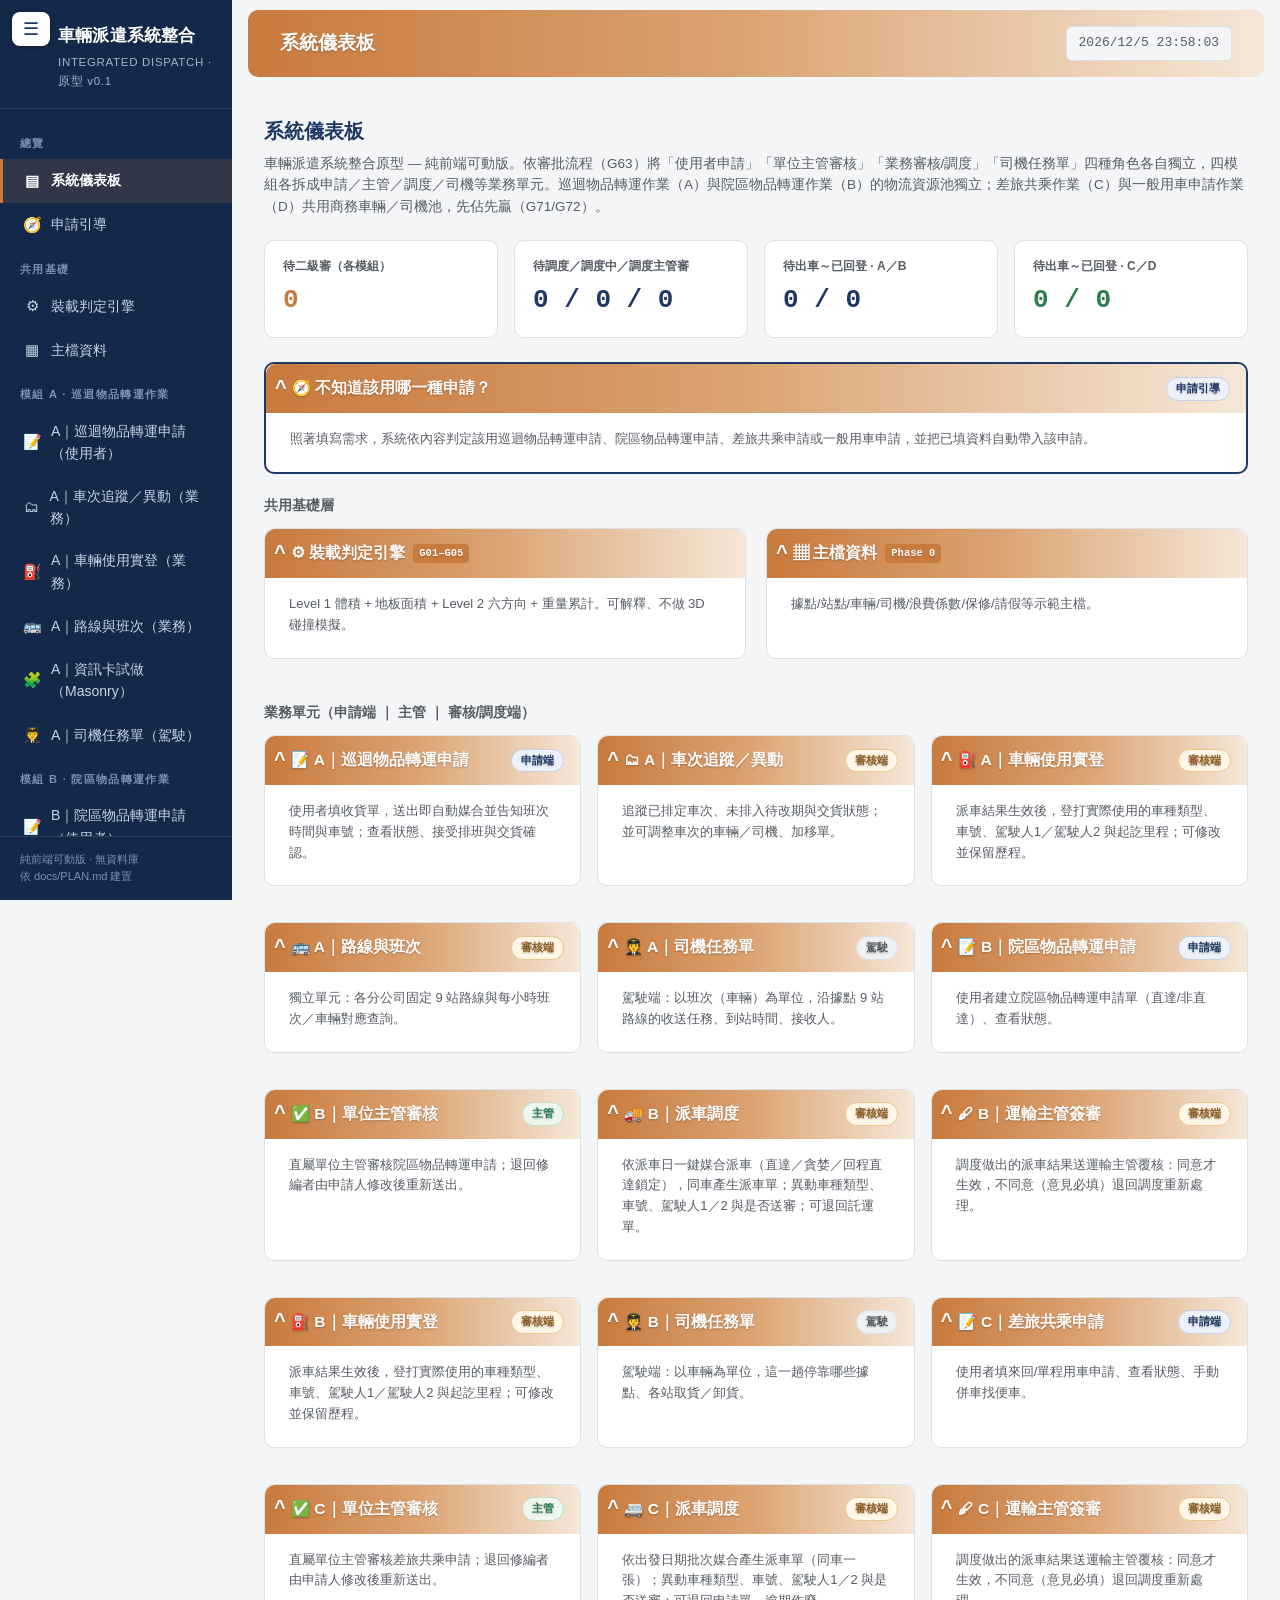
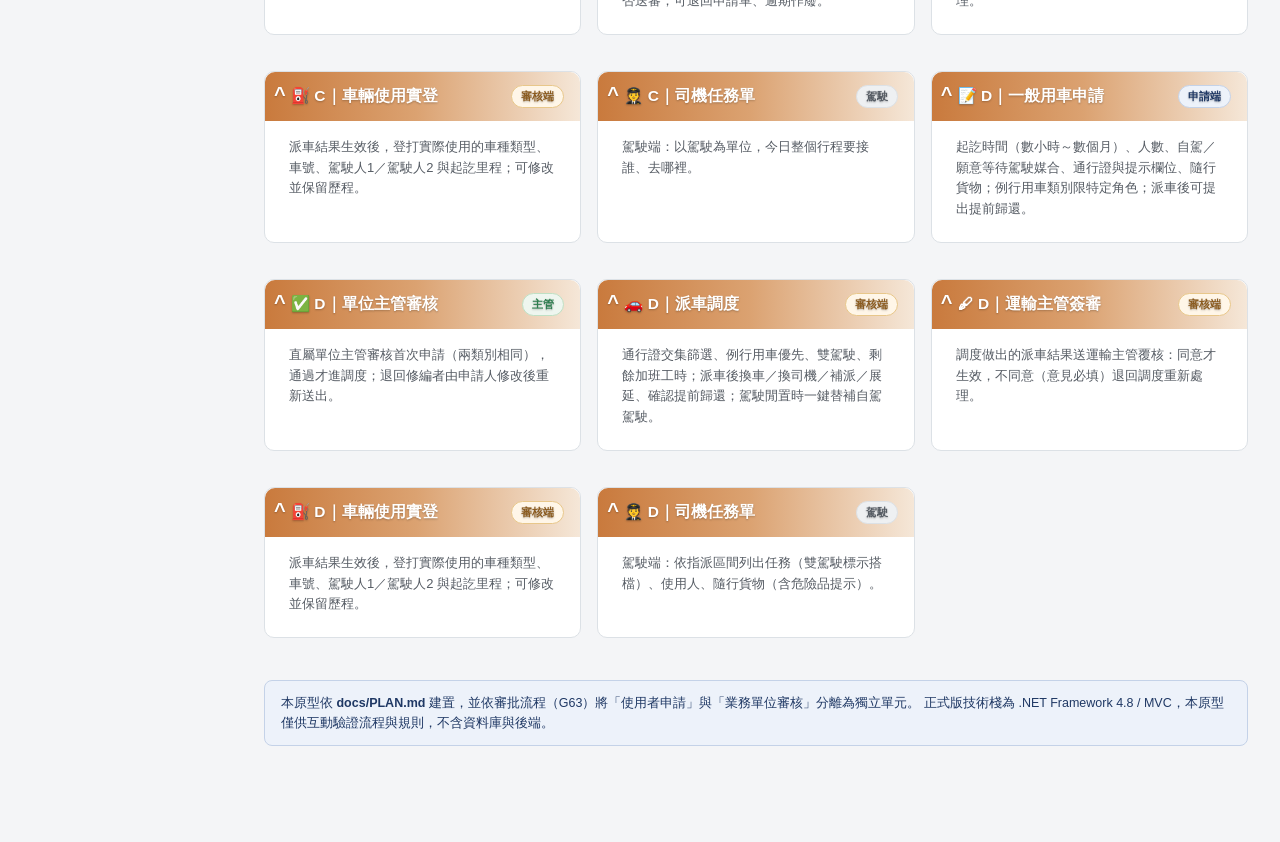
==== commit 1213810b: "狀態名稱對齊：四模組統一為申請中～已回登 10 種狀態 - 新增 js/flow.js：依內部狀態、派車單、簽審、時間與實登推導顯示狀態   申請中／待二級審／退回修編／待調度／無車退回／調度中／調度" ====
--- a/index.html
+++ b/index.html
@@ -107,6 +107,7 @@
 <script src="js/data.js"></script>
 <script src="js/loadengine.js"></script>
 <script src="js/signoff.js"></script>
+<script src="js/flow.js"></script>
 <script src="js/usage.js"></script>
 <script src="js/moduleA.js"></script>
 <script src="js/moduleB.js"></script>
